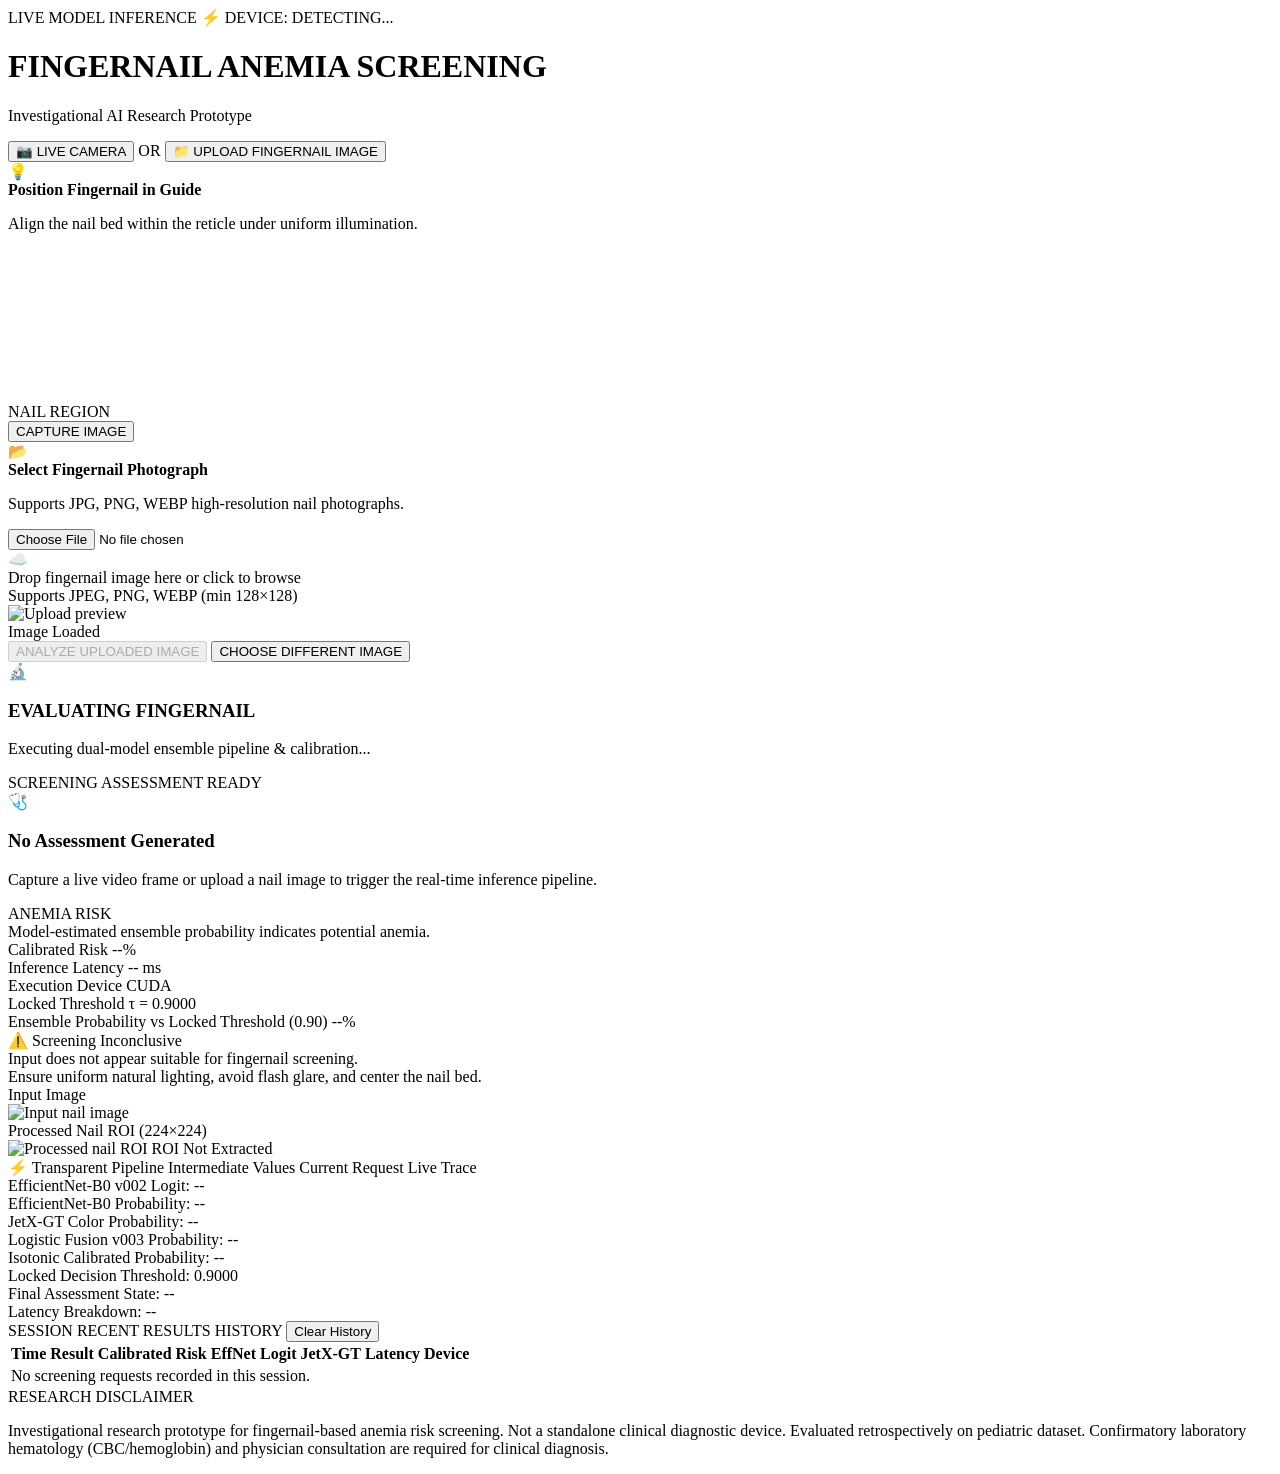
==== index.html @ fb0d65a2 "chore: establish production-ready repository structure" ====
<!DOCTYPE html>
<html lang="en">
<head>
  <meta charset="UTF-8">
  <meta name="viewport" content="width=device-width, initial-scale=1.0, maximum-scale=1.0, user-scalable=no, viewport-fit=cover">
  <meta name="theme-color" content="#0a0e17">
  <meta name="description" content="Fingernail Anemia Screening - Investigational AI Research Prototype.">
  <title>Fingernail Anemia Screening | Live Research Prototype</title>
  
  <!-- Google Fonts: Inter & Outfit -->
  <link rel="preconnect" href="https://fonts.googleapis.com">
  <link rel="preconnect" href="https://fonts.gstatic.com" crossorigin>
  <link href="https://fonts.googleapis.com/css2?family=Inter:wght@300;400;500;600;700&family=Outfit:wght@500;600;700;800&family=JetBrains+Mono:wght@400;500;600&display=swap" rel="stylesheet">
  
  <link rel="stylesheet" href="/static/style.css">
</head>
<body>
  <div class="app-layout">
    
    <!-- Top Header -->
    <header class="app-header">
      <div class="header-badges">
        <span class="badge badge-live">
          <span class="pulse-dot"></span>
          LIVE MODEL INFERENCE
        </span>
        <span class="badge badge-device" id="deviceBadge">
          ⚡ DEVICE: DETECTING...
        </span>
      </div>
      <h1 class="header-title">FINGERNAIL ANEMIA SCREENING</h1>
      <p class="header-subtitle">Investigational AI Research Prototype</p>
    </header>

    <!-- Main Container -->
    <main class="main-content">
      
      <!-- Input Mode Switcher -->
      <div class="input-tabs" role="tablist" aria-label="Input Method">
        <button id="cameraTabBtn" class="tab-btn active" role="tab" aria-selected="true" type="button">
          <span class="tab-icon">📷</span> LIVE CAMERA
        </button>
        <span class="tab-divider">OR</span>
        <button id="uploadTabBtn" class="tab-btn" role="tab" aria-selected="false" type="button">
          <span class="tab-icon">📁</span> UPLOAD FINGERNAIL IMAGE
        </button>
      </div>

      <!-- Left / Right Grid for Desktop; Stack for Mobile -->
      <div class="interactive-grid">
        
        <!-- SECTION A: IMAGE ACQUISITION -->
        <section class="card acquisition-card">
          
          <!-- Tab 1: Live Camera Viewfinder -->
          <div id="cameraViewContainer" class="view-panel active">
            <div class="instruction-box">
              <span class="instruction-icon">💡</span>
              <div>
                <strong>Position Fingernail in Guide</strong>
                <p>Align the nail bed within the reticle under uniform illumination.</p>
              </div>
            </div>

            <div class="camera-viewport">
              <video id="cameraVideo" playsinline autoplay muted aria-label="Camera Video Stream"></video>
              <canvas id="captureCanvas" class="hidden"></canvas>
              
              <!-- Reticle / Guide Box Overlay -->
              <div class="camera-reticle">
                <div class="reticle-box">
                  <div class="reticle-corner tl"></div>
                  <div class="reticle-corner tr"></div>
                  <div class="reticle-corner bl"></div>
                  <div class="reticle-corner br"></div>
                  <div class="reticle-laser"></div>
                  <div class="reticle-caption">NAIL REGION</div>
                </div>
              </div>
            </div>

            <div class="control-actions">
              <button id="captureBtn" class="btn btn-primary btn-capture" type="button">
                <span class="btn-shutter"></span> CAPTURE IMAGE
              </button>
            </div>
          </div>

          <!-- Tab 2: File Upload Zone -->
          <div id="uploadViewContainer" class="view-panel">
            <div class="instruction-box">
              <span class="instruction-icon">📂</span>
              <div>
                <strong>Select Fingernail Photograph</strong>
                <p>Supports JPG, PNG, WEBP high-resolution nail photographs.</p>
              </div>
            </div>

            <input type="file" id="imageFileInput" accept="image/jpeg,image/png,image/webp" class="hidden">
            
            <div id="uploadDropZone" class="upload-dropzone" role="button" tabindex="0">
              <div id="uploadPlaceholder" class="upload-placeholder">
                <div class="upload-cloud-icon">☁️</div>
                <div class="upload-title">Drop fingernail image here or click to browse</div>
                <div class="upload-hint">Supports JPEG, PNG, WEBP (min 128×128)</div>
              </div>
              <div id="uploadPreviewWrapper" class="upload-preview-wrapper hidden">
                <img id="uploadPreviewImg" alt="Upload preview">
                <div class="preview-overlay-tag">Image Loaded</div>
              </div>
            </div>

            <div class="control-actions">
              <button id="analyzeUploadBtn" class="btn btn-primary disabled" disabled type="button">
                ANALYZE UPLOADED IMAGE
              </button>
              <button id="reselectUploadBtn" class="btn btn-secondary hidden" type="button">
                CHOOSE DIFFERENT IMAGE
              </button>
            </div>
          </div>

          <!-- Processing / Scanning State Overlay -->
          <div id="analyzingOverlay" class="analyzing-overlay hidden">
            <div class="scanner-spinner">
              <div class="ring ring-outer"></div>
              <div class="ring ring-inner"></div>
              <div class="scanner-icon">🔬</div>
            </div>
            <h3 class="analyzing-header">EVALUATING FINGERNAIL</h3>
            <p class="analyzing-detail">Executing dual-model ensemble pipeline & calibration...</p>
            <div class="scan-progress-bar">
              <div class="scan-progress-fill"></div>
            </div>
          </div>

        </section>

        <!-- SECTION B: SCREENING RESULT & TRANSPARENT AUDIT -->
        <section class="card result-card">
          
          <div class="card-header-bar">
            <span class="card-header-title">SCREENING ASSESSMENT</span>
            <span class="status-indicator" id="statusPill">READY</span>
          </div>

          <!-- Empty State when no inference run yet -->
          <div id="emptyResultState" class="empty-state">
            <div class="empty-icon">🩺</div>
            <h3>No Assessment Generated</h3>
            <p>Capture a live video frame or upload a nail image to trigger the real-time inference pipeline.</p>
          </div>

          <!-- Active Assessment Result View -->
          <div id="activeResultState" class="active-result-state hidden">
            
            <!-- Result Banner (ANEMIA RISK / NON-ANEMIA / INCONCLUSIVE) -->
            <div id="resultBanner" class="result-banner banner-anemia">
              <div class="banner-state-label" id="bannerStateLabel">ANEMIA RISK</div>
              <div class="banner-subtext" id="bannerSubtext">Model-estimated ensemble probability indicates potential anemia.</div>
            </div>

            <!-- Primary Metrics Bar -->
            <div class="metrics-grid">
              <div class="metric-item">
                <span class="metric-key">Calibrated Risk</span>
                <span class="metric-val highlight" id="metricConfidence">--%</span>
              </div>
              <div class="metric-item">
                <span class="metric-key">Inference Latency</span>
                <span class="metric-val" id="metricLatency">-- ms</span>
              </div>
              <div class="metric-item">
                <span class="metric-key">Execution Device</span>
                <span class="metric-val" id="metricDevice">CUDA</span>
              </div>
              <div class="metric-item">
                <span class="metric-key">Locked Threshold</span>
                <span class="metric-val" id="metricThreshold">&tau; = 0.9000</span>
              </div>
            </div>

            <!-- Probability Confidence Bar -->
            <div id="probBarContainer" class="prob-bar-container">
              <div class="prob-bar-header">
                <span>Ensemble Probability vs Locked Threshold (0.90)</span>
                <span id="probBarNumber">--%</span>
              </div>
              <div class="prob-bar-track">
                <div class="threshold-marker" style="left: 90%;" title="Locked Decision Threshold &tau; = 0.90"></div>
                <div id="probBarFill" class="prob-bar-fill"></div>
              </div>
            </div>

            <!-- Inconclusive Alert Box -->
            <div id="inconclusiveNotice" class="inconclusive-notice hidden">
              <div class="notice-title">⚠️ Screening Inconclusive</div>
              <div id="inconclusiveReasonText" class="notice-body">Input does not appear suitable for fingernail screening.</div>
              <div class="notice-footer">Ensure uniform natural lighting, avoid flash glare, and center the nail bed.</div>
            </div>

            <!-- Live Image Dual Preview (Original vs Cropped ROI) -->
            <div class="image-preview-section">
              <div class="preview-box">
                <div class="preview-title">Input Image</div>
                <div class="preview-img-frame">
                  <img id="displayOriginalImg" alt="Input nail image">
                </div>
              </div>
              <div class="preview-box">
                <div class="preview-title">Processed Nail ROI (224×224)</div>
                <div class="preview-img-frame">
                  <img id="displayRoiImg" alt="Processed nail ROI">
                  <span id="noRoiPlaceholder" class="placeholder-tag hidden">ROI Not Extracted</span>
                </div>
              </div>
            </div>

            <!-- Transparent Inference Values Panel -->
            <div class="transparent-panel">
              <div class="transparent-panel-title">
                <span>⚡ Transparent Pipeline Intermediate Values</span>
                <span class="panel-subtitle">Current Request Live Trace</span>
              </div>
              <div class="intermediate-table">
                <div class="table-row">
                  <span class="row-label">EfficientNet-B0 v002 Logit:</span>
                  <span class="row-value font-mono" id="valEffnetLogit">--</span>
                </div>
                <div class="table-row">
                  <span class="row-label">EfficientNet-B0 Probability:</span>
                  <span class="row-value font-mono" id="valEffnetProb">--</span>
                </div>
                <div class="table-row">
                  <span class="row-label">JetX-GT Color Probability:</span>
                  <span class="row-value font-mono" id="valJetxProb">--</span>
                </div>
                <div class="table-row">
                  <span class="row-label">Logistic Fusion v003 Probability:</span>
                  <span class="row-value font-mono" id="valFusionProb">--</span>
                </div>
                <div class="table-row">
                  <span class="row-label">Isotonic Calibrated Probability:</span>
                  <span class="row-value font-mono highlight-val" id="valCalibratedProb">--</span>
                </div>
                <div class="table-row">
                  <span class="row-label">Locked Decision Threshold:</span>
                  <span class="row-value font-mono" id="valThreshold">0.9000</span>
                </div>
                <div class="table-row">
                  <span class="row-label">Final Assessment State:</span>
                  <span class="row-value font-mono font-bold" id="valFinalState">--</span>
                </div>
                <div class="table-row">
                  <span class="row-label">Latency Breakdown:</span>
                  <span class="row-value font-mono" id="valLatencyBreakdown">--</span>
                </div>
              </div>
            </div>

          </div>

        </section>

      </div>

      <!-- SECTION C: RECENT ASSESSMENT HISTORY -->
      <section class="card history-card">
        <div class="card-header-bar">
          <span class="card-header-title">SESSION RECENT RESULTS HISTORY</span>
          <button id="clearHistoryBtn" class="btn-text" type="button">Clear History</button>
        </div>
        <div class="history-table-wrapper">
          <table class="history-table">
            <thead>
              <tr>
                <th>Time</th>
                <th>Result</th>
                <th>Calibrated Risk</th>
                <th>EffNet Logit</th>
                <th>JetX-GT</th>
                <th>Latency</th>
                <th>Device</th>
              </tr>
            </thead>
            <tbody id="historyTableBody">
              <tr class="empty-history-row">
                <td colspan="7">No screening requests recorded in this session.</td>
              </tr>
            </tbody>
          </table>
        </div>
      </section>

      <!-- Persistent Global Medical Research Disclaimer -->
      <footer class="app-footer">
        <div class="disclaimer-badge">RESEARCH DISCLAIMER</div>
        <p class="disclaimer-text">
          Investigational research prototype for fingernail-based anemia risk screening. Not a standalone clinical diagnostic device.
          Evaluated retrospectively on pediatric dataset. Confirmatory laboratory hematology (CBC/hemoglobin) and physician consultation are required for clinical diagnosis.
        </p>
      </footer>

    </main>

  </div>

  <script src="/static/app.js"></script>
</body>
</html>
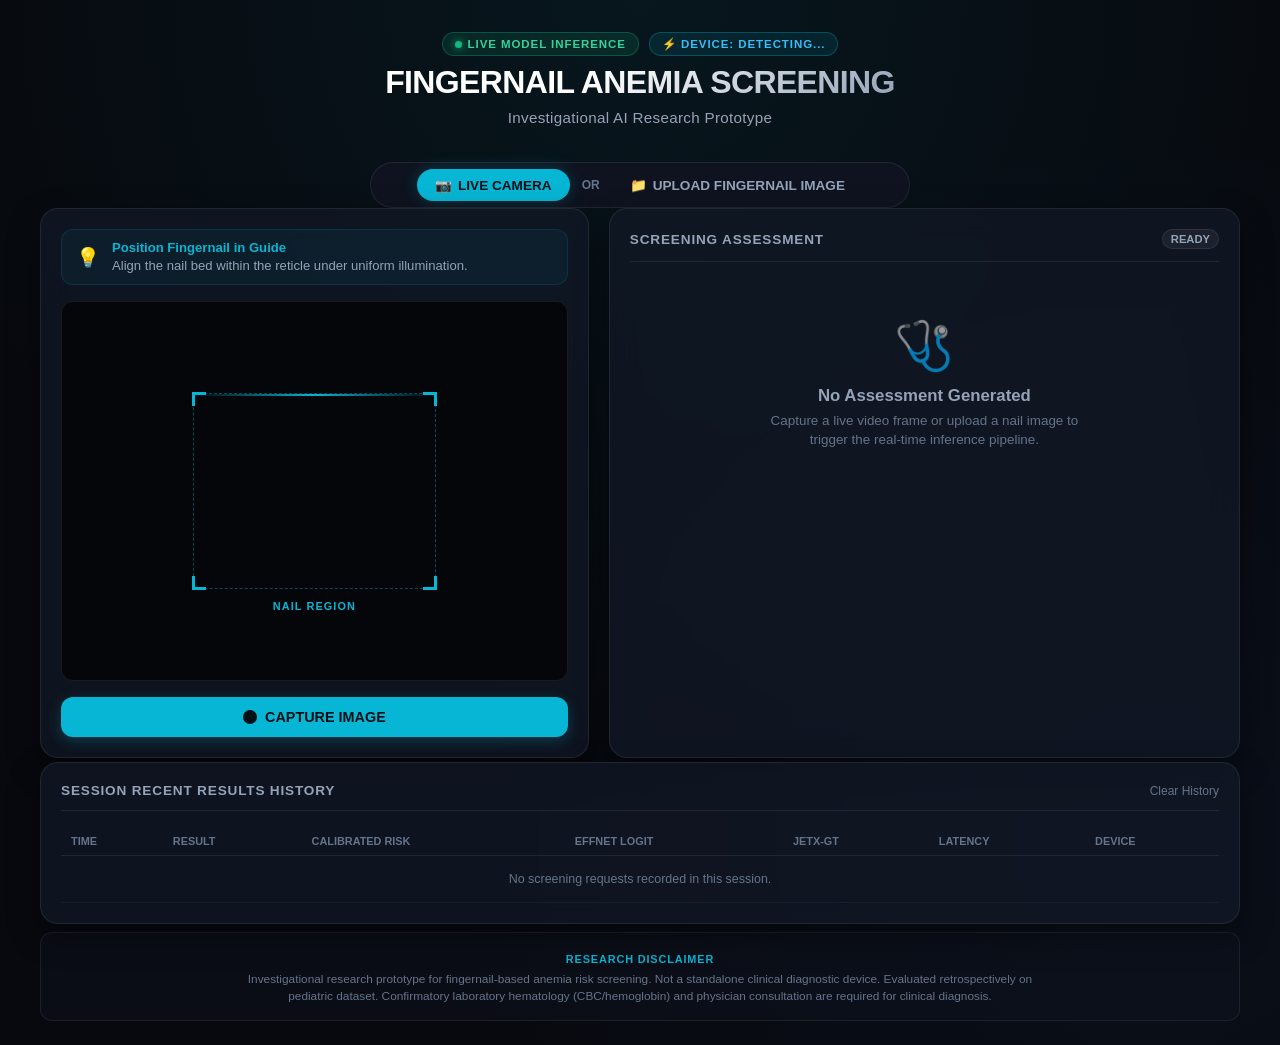
==== commit 899d42a4: "feat(deploy): add GitHub Pages workflow and Render cloud blueprint for live link" ====
--- a/index.html
+++ b/index.html
@@ -12,7 +12,7 @@
   <link rel="preconnect" href="https://fonts.gstatic.com" crossorigin>
   <link href="https://fonts.googleapis.com/css2?family=Inter:wght@300;400;500;600;700&family=Outfit:wght@500;600;700;800&family=JetBrains+Mono:wght@400;500;600&display=swap" rel="stylesheet">
   
-  <link rel="stylesheet" href="/static/style.css">
+  <link rel="stylesheet" href="style.css">
 </head>
 <body>
   <div class="app-layout">
@@ -305,6 +305,6 @@
 
   </div>
 
-  <script src="/static/app.js"></script>
+  <script src="app.js"></script>
 </body>
 </html>
--- a/style.css
+++ b/style.css
@@ -0,0 +1,990 @@
+/* ==========================================================================
+   Fingernail Anemia Screening Prototype - Professional Medical UI Stylesheet
+   ========================================================================== */
+
+:root {
+  --bg-dark: #07090e;
+  --bg-surface: #0e131f;
+  --bg-card: rgba(18, 25, 38, 0.75);
+  --bg-card-hover: rgba(24, 34, 52, 0.85);
+  --border-subtle: rgba(255, 255, 255, 0.08);
+  --border-active: rgba(6, 182, 212, 0.4);
+  
+  --text-main: #f8fafc;
+  --text-muted: #94a3b8;
+  --text-dim: #64748b;
+  
+  --accent-cyan: #06b6d4;
+  --accent-cyan-glow: rgba(6, 182, 212, 0.25);
+  --accent-blue: #3b82f6;
+  
+  /* Clinical Diagnostic Status Colors */
+  --color-anemia: #ef4444;
+  --color-anemia-bg: rgba(239, 68, 68, 0.15);
+  --color-anemia-border: rgba(239, 68, 68, 0.4);
+  
+  --color-non-anemia: #10b981;
+  --color-non-anemia-bg: rgba(16, 185, 129, 0.15);
+  --color-non-anemia-border: rgba(16, 185, 129, 0.4);
+  
+  --color-inconclusive: #f59e0b;
+  --color-inconclusive-bg: rgba(245, 158, 11, 0.15);
+  --color-inconclusive-border: rgba(245, 158, 11, 0.4);
+
+  --radius-sm: 6px;
+  --radius-md: 12px;
+  --radius-lg: 18px;
+  --radius-pill: 9999px;
+
+  --font-sans: 'Inter', -apple-system, BlinkMacSystemFont, 'Segoe UI', Roboto, sans-serif;
+  --font-heading: 'Outfit', var(--font-sans);
+  --font-mono: 'JetBrains Mono', monospace;
+}
+
+* {
+  box-sizing: border-box;
+  margin: 0;
+  padding: 0;
+  -webkit-font-smoothing: antialiased;
+}
+
+body {
+  background-color: var(--bg-dark);
+  background-image: 
+    radial-gradient(circle at 50% 0%, rgba(6, 182, 212, 0.08) 0%, transparent 60%),
+    radial-gradient(circle at 90% 80%, rgba(59, 130, 246, 0.05) 0%, transparent 50%);
+  color: var(--text-main);
+  font-family: var(--font-sans);
+  min-height: 100vh;
+  display: flex;
+  justify-content: center;
+  padding: 24px 16px;
+}
+
+.app-layout {
+  width: 100%;
+  max-width: 1200px;
+  display: flex;
+  flex-direction: column;
+  gap: 20px;
+}
+
+/* Header */
+.app-header {
+  text-align: center;
+  padding: 8px 0 16px;
+  display: flex;
+  flex-direction: column;
+  align-items: center;
+  gap: 8px;
+}
+
+.header-badges {
+  display: flex;
+  gap: 10px;
+  flex-wrap: wrap;
+  justify-content: center;
+}
+
+.badge {
+  display: inline-flex;
+  align-items: center;
+  gap: 6px;
+  padding: 4px 12px;
+  border-radius: var(--radius-pill);
+  font-size: 0.72rem;
+  font-weight: 700;
+  letter-spacing: 0.08em;
+  text-transform: uppercase;
+}
+
+.badge-live {
+  background: rgba(16, 185, 129, 0.12);
+  border: 1px solid rgba(16, 185, 129, 0.3);
+  color: #34d399;
+}
+
+.badge-device {
+  background: rgba(6, 182, 212, 0.1);
+  border: 1px solid rgba(6, 182, 212, 0.3);
+  color: #38bdf8;
+}
+
+.pulse-dot {
+  width: 7px;
+  height: 7px;
+  border-radius: 50%;
+  background-color: #10b981;
+  box-shadow: 0 0 8px #10b981;
+  animation: pulse 2s infinite ease-in-out;
+}
+
+@keyframes pulse {
+  0%, 100% { opacity: 1; transform: scale(1); }
+  50% { opacity: 0.4; transform: scale(0.85); }
+}
+
+.header-title {
+  font-family: var(--font-heading);
+  font-size: 2rem;
+  font-weight: 800;
+  letter-spacing: -0.02em;
+  background: linear-gradient(135deg, #ffffff 40%, #94a3b8 100%);
+  -webkit-background-clip: text;
+  -webkit-text-fill-color: transparent;
+}
+
+.header-subtitle {
+  color: var(--text-muted);
+  font-size: 0.95rem;
+  font-weight: 500;
+  letter-spacing: 0.02em;
+}
+
+/* Tabs */
+.input-tabs {
+  display: flex;
+  align-items: center;
+  justify-content: center;
+  gap: 12px;
+  background: var(--bg-surface);
+  padding: 6px 12px;
+  border-radius: var(--radius-pill);
+  border: 1px solid var(--border-subtle);
+  max-width: 540px;
+  margin: 0 auto;
+}
+
+.tab-btn {
+  background: transparent;
+  border: none;
+  color: var(--text-muted);
+  font-family: var(--font-sans);
+  font-size: 0.85rem;
+  font-weight: 600;
+  padding: 8px 18px;
+  border-radius: var(--radius-pill);
+  cursor: pointer;
+  display: flex;
+  align-items: center;
+  gap: 6px;
+  transition: all 0.2s ease;
+}
+
+.tab-btn:hover {
+  color: var(--text-main);
+  background: rgba(255, 255, 255, 0.05);
+}
+
+.tab-btn.active {
+  background: var(--accent-cyan);
+  color: #041018;
+  font-weight: 700;
+  box-shadow: 0 0 16px var(--accent-cyan-glow);
+}
+
+.tab-divider {
+  font-size: 0.75rem;
+  color: var(--text-dim);
+  font-weight: 700;
+}
+
+/* Interactive Grid */
+.interactive-grid {
+  display: grid;
+  grid-template-columns: 1fr 1.15fr;
+  gap: 20px;
+}
+
+@media (max-width: 900px) {
+  .interactive-grid {
+    grid-template-columns: 1fr;
+  }
+}
+
+/* Card Common */
+.card {
+  background: var(--bg-card);
+  backdrop-filter: blur(16px);
+  -webkit-backdrop-filter: blur(16px);
+  border: 1px solid var(--border-subtle);
+  border-radius: var(--radius-lg);
+  padding: 20px;
+  position: relative;
+  overflow: hidden;
+  box-shadow: 0 12px 32px rgba(0, 0, 0, 0.4);
+}
+
+.card-header-bar {
+  display: flex;
+  justify-content: space-between;
+  align-items: center;
+  margin-bottom: 16px;
+  padding-bottom: 12px;
+  border-bottom: 1px solid var(--border-subtle);
+}
+
+.card-header-title {
+  font-family: var(--font-heading);
+  font-size: 0.85rem;
+  font-weight: 700;
+  letter-spacing: 0.06em;
+  color: var(--text-muted);
+  text-transform: uppercase;
+}
+
+.status-indicator {
+  padding: 3px 8px;
+  border-radius: var(--radius-pill);
+  font-size: 0.7rem;
+  font-weight: 700;
+  background: rgba(255, 255, 255, 0.06);
+  border: 1px solid var(--border-subtle);
+  color: var(--text-muted);
+}
+
+/* Instruction Box */
+.instruction-box {
+  display: flex;
+  gap: 12px;
+  align-items: center;
+  background: rgba(6, 182, 212, 0.06);
+  border: 1px solid rgba(6, 182, 212, 0.15);
+  padding: 10px 14px;
+  border-radius: var(--radius-md);
+  margin-bottom: 16px;
+  font-size: 0.82rem;
+}
+
+.instruction-box strong {
+  display: block;
+  color: var(--accent-cyan);
+  margin-bottom: 2px;
+}
+
+.instruction-box p {
+  color: var(--text-muted);
+  line-height: 1.3;
+}
+
+.instruction-icon {
+  font-size: 1.2rem;
+}
+
+/* Camera Viewport */
+.camera-viewport {
+  position: relative;
+  width: 100%;
+  aspect-ratio: 4 / 3;
+  background: #04060a;
+  border-radius: var(--radius-md);
+  overflow: hidden;
+  border: 1px solid var(--border-subtle);
+}
+
+#cameraVideo {
+  width: 100%;
+  height: 100%;
+  object-fit: cover;
+  display: block;
+}
+
+/* Reticle / Overlay */
+.camera-reticle {
+  position: absolute;
+  top: 0;
+  left: 0;
+  width: 100%;
+  height: 100%;
+  display: flex;
+  justify-content: center;
+  align-items: center;
+  pointer-events: none;
+}
+
+.reticle-box {
+  width: 48%;
+  height: 52%;
+  position: relative;
+  border: 1px dashed rgba(6, 182, 212, 0.4);
+  border-radius: var(--radius-sm);
+}
+
+.reticle-corner {
+  position: absolute;
+  width: 14px;
+  height: 14px;
+  border-color: var(--accent-cyan);
+  border-style: solid;
+}
+
+.reticle-corner.tl { top: -2px; left: -2px; border-width: 3px 0 0 3px; }
+.reticle-corner.tr { top: -2px; right: -2px; border-width: 3px 3px 0 0; }
+.reticle-corner.bl { bottom: -2px; left: -2px; border-width: 0 0 3px 3px; }
+.reticle-corner.br { bottom: -2px; right: -2px; border-width: 0 3px 3px 0; }
+
+.reticle-laser {
+  position: absolute;
+  width: 100%;
+  height: 2px;
+  background: linear-gradient(90deg, transparent, var(--accent-cyan), transparent);
+  top: 0;
+  animation: scanLaser 3s infinite linear;
+}
+
+@keyframes scanLaser {
+  0% { top: 0%; opacity: 0; }
+  15% { opacity: 0.8; }
+  85% { opacity: 0.8; }
+  100% { top: 100%; opacity: 0; }
+}
+
+.reticle-caption {
+  position: absolute;
+  bottom: -24px;
+  width: 100%;
+  text-align: center;
+  font-size: 0.68rem;
+  font-weight: 700;
+  letter-spacing: 0.1em;
+  color: var(--accent-cyan);
+}
+
+/* Upload Dropzone */
+.upload-dropzone {
+  width: 100%;
+  aspect-ratio: 4 / 3;
+  background: rgba(14, 19, 31, 0.7);
+  border: 2px dashed rgba(255, 255, 255, 0.15);
+  border-radius: var(--radius-md);
+  display: flex;
+  justify-content: center;
+  align-items: center;
+  cursor: pointer;
+  transition: all 0.2s ease;
+  overflow: hidden;
+  position: relative;
+}
+
+.upload-dropzone:hover, .upload-dropzone.dragover {
+  border-color: var(--accent-cyan);
+  background: rgba(6, 182, 212, 0.05);
+}
+
+.upload-placeholder {
+  text-align: center;
+  padding: 20px;
+}
+
+.upload-cloud-icon {
+  font-size: 2.5rem;
+  margin-bottom: 8px;
+}
+
+.upload-title {
+  font-weight: 600;
+  font-size: 0.95rem;
+  color: var(--text-main);
+  margin-bottom: 4px;
+}
+
+.upload-hint {
+  font-size: 0.78rem;
+  color: var(--text-dim);
+}
+
+.upload-preview-wrapper {
+  width: 100%;
+  height: 100%;
+  position: relative;
+}
+
+#uploadPreviewImg {
+  width: 100%;
+  height: 100%;
+  object-fit: contain;
+  background: #04060a;
+}
+
+.preview-overlay-tag {
+  position: absolute;
+  bottom: 8px;
+  right: 8px;
+  background: rgba(0, 0, 0, 0.75);
+  color: #38bdf8;
+  font-size: 0.7rem;
+  padding: 3px 8px;
+  border-radius: var(--radius-sm);
+  border: 1px solid var(--border-subtle);
+}
+
+/* Controls */
+.control-actions {
+  margin-top: 16px;
+  display: flex;
+  gap: 10px;
+}
+
+.btn {
+  flex: 1;
+  padding: 12px 18px;
+  border-radius: var(--radius-md);
+  font-family: var(--font-sans);
+  font-size: 0.9rem;
+  font-weight: 700;
+  border: none;
+  cursor: pointer;
+  display: flex;
+  align-items: center;
+  justify-content: center;
+  gap: 8px;
+  transition: all 0.2s ease;
+}
+
+.btn-primary {
+  background: var(--accent-cyan);
+  color: #041018;
+  box-shadow: 0 4px 14px var(--accent-cyan-glow);
+}
+
+.btn-primary:hover:not(:disabled) {
+  background: #22d3ee;
+  transform: translateY(-1px);
+}
+
+.btn-primary:disabled, .btn-primary.disabled {
+  opacity: 0.45;
+  cursor: not-allowed;
+  box-shadow: none;
+}
+
+.btn-secondary {
+  background: rgba(255, 255, 255, 0.08);
+  color: var(--text-main);
+  border: 1px solid var(--border-subtle);
+}
+
+.btn-secondary:hover {
+  background: rgba(255, 255, 255, 0.12);
+}
+
+.btn-text {
+  background: transparent;
+  border: none;
+  color: var(--text-dim);
+  font-size: 0.75rem;
+  cursor: pointer;
+}
+.btn-text:hover {
+  color: var(--text-muted);
+}
+
+.btn-shutter {
+  width: 14px;
+  height: 14px;
+  border-radius: 50%;
+  background: #041018;
+  display: inline-block;
+}
+
+/* View Panels */
+.view-panel {
+  display: none;
+}
+
+.view-panel.active {
+  display: block;
+}
+
+/* Analyzing Overlay */
+.analyzing-overlay {
+  position: absolute;
+  top: 0;
+  left: 0;
+  width: 100%;
+  height: 100%;
+  background: rgba(10, 14, 23, 0.94);
+  backdrop-filter: blur(8px);
+  display: flex;
+  flex-direction: column;
+  align-items: center;
+  justify-content: center;
+  padding: 24px;
+  z-index: 20;
+}
+
+.scanner-spinner {
+  position: relative;
+  width: 64px;
+  height: 64px;
+  margin-bottom: 16px;
+  display: flex;
+  align-items: center;
+  justify-content: center;
+}
+
+.ring {
+  position: absolute;
+  border-radius: 50%;
+  border: 2px solid transparent;
+}
+
+.ring-outer {
+  width: 64px;
+  height: 64px;
+  border-top-color: var(--accent-cyan);
+  border-bottom-color: var(--accent-cyan);
+  animation: spin 1.2s linear infinite;
+}
+
+.ring-inner {
+  width: 44px;
+  height: 44px;
+  border-left-color: #38bdf8;
+  border-right-color: #38bdf8;
+  animation: spinReverse 0.8s linear infinite;
+}
+
+.scanner-icon {
+  font-size: 1.3rem;
+}
+
+@keyframes spin {
+  to { transform: rotate(360deg); }
+}
+
+@keyframes spinReverse {
+  to { transform: rotate(-360deg); }
+}
+
+.analyzing-header {
+  font-family: var(--font-heading);
+  font-size: 1.1rem;
+  font-weight: 700;
+  letter-spacing: 0.05em;
+  margin-bottom: 6px;
+}
+
+.analyzing-detail {
+  color: var(--text-muted);
+  font-size: 0.82rem;
+  margin-bottom: 16px;
+  text-align: center;
+}
+
+.scan-progress-bar {
+  width: 200px;
+  height: 4px;
+  background: rgba(255, 255, 255, 0.1);
+  border-radius: var(--radius-pill);
+  overflow: hidden;
+}
+
+.scan-progress-fill {
+  width: 100%;
+  height: 100%;
+  background: var(--accent-cyan);
+  animation: progressPulse 1.5s infinite ease-in-out;
+}
+
+@keyframes progressPulse {
+  0% { transform: translateX(-100%); }
+  100% { transform: translateX(100%); }
+}
+
+/* Empty State */
+.empty-state {
+  text-align: center;
+  padding: 40px 20px;
+  color: var(--text-dim);
+}
+
+.empty-icon {
+  font-size: 3rem;
+  margin-bottom: 12px;
+  opacity: 0.7;
+}
+
+.empty-state h3 {
+  color: var(--text-muted);
+  font-size: 1.05rem;
+  margin-bottom: 6px;
+}
+
+.empty-state p {
+  font-size: 0.84rem;
+  max-width: 320px;
+  margin: 0 auto;
+  line-height: 1.4;
+}
+
+/* Active Result Section */
+.active-result-state {
+  display: flex;
+  flex-direction: column;
+  gap: 16px;
+}
+
+/* Result Banners */
+.result-banner {
+  padding: 16px 20px;
+  border-radius: var(--radius-md);
+  text-align: center;
+  border: 1px solid;
+}
+
+.banner-state-label {
+  font-family: var(--font-heading);
+  font-size: 1.75rem;
+  font-weight: 900;
+  letter-spacing: 0.02em;
+  margin-bottom: 4px;
+}
+
+.banner-subtext {
+  font-size: 0.85rem;
+  opacity: 0.9;
+  line-height: 1.3;
+}
+
+.banner-anemia {
+  background: var(--color-anemia-bg);
+  border-color: var(--color-anemia-border);
+  color: #fca5a5;
+}
+.banner-anemia .banner-state-label {
+  color: var(--color-anemia);
+}
+
+.banner-non-anemia {
+  background: var(--color-non-anemia-bg);
+  border-color: var(--color-non-anemia-border);
+  color: #86efac;
+}
+.banner-non-anemia .banner-state-label {
+  color: var(--color-non-anemia);
+}
+
+.banner-inconclusive {
+  background: var(--color-inconclusive-bg);
+  border-color: var(--color-inconclusive-border);
+  color: #fde68a;
+}
+.banner-inconclusive .banner-state-label {
+  color: var(--color-inconclusive);
+}
+
+/* Metrics Grid */
+.metrics-grid {
+  display: grid;
+  grid-template-columns: repeat(4, 1fr);
+  gap: 10px;
+}
+
+@media (max-width: 600px) {
+  .metrics-grid {
+    grid-template-columns: repeat(2, 1fr);
+  }
+}
+
+.metric-item {
+  background: rgba(14, 19, 31, 0.6);
+  border: 1px solid var(--border-subtle);
+  border-radius: var(--radius-sm);
+  padding: 10px;
+  display: flex;
+  flex-direction: column;
+  gap: 4px;
+}
+
+.metric-key {
+  font-size: 0.7rem;
+  color: var(--text-dim);
+  font-weight: 600;
+  text-transform: uppercase;
+  letter-spacing: 0.05em;
+}
+
+.metric-val {
+  font-family: var(--font-heading);
+  font-size: 1.05rem;
+  font-weight: 700;
+  color: var(--text-main);
+}
+
+.metric-val.highlight {
+  color: var(--accent-cyan);
+}
+
+/* Probability Bar */
+.prob-bar-container {
+  background: rgba(14, 19, 31, 0.6);
+  border: 1px solid var(--border-subtle);
+  border-radius: var(--radius-md);
+  padding: 12px;
+}
+
+.prob-bar-header {
+  display: flex;
+  justify-content: space-between;
+  font-size: 0.78rem;
+  color: var(--text-muted);
+  margin-bottom: 8px;
+  font-weight: 600;
+}
+
+.prob-bar-track {
+  width: 100%;
+  height: 10px;
+  background: rgba(255, 255, 255, 0.08);
+  border-radius: var(--radius-pill);
+  position: relative;
+  overflow: visible;
+}
+
+.prob-bar-fill {
+  height: 100%;
+  border-radius: var(--radius-pill);
+  background: linear-gradient(90deg, #10b981 0%, #f59e0b 60%, #ef4444 95%);
+  transition: width 0.5s ease-out;
+}
+
+.threshold-marker {
+  position: absolute;
+  top: -4px;
+  width: 2px;
+  height: 18px;
+  background: #ffffff;
+  box-shadow: 0 0 6px #ffffff;
+  z-index: 2;
+}
+
+/* Inconclusive Alert Box */
+.inconclusive-notice {
+  background: var(--color-inconclusive-bg);
+  border: 1px solid var(--color-inconclusive-border);
+  border-radius: var(--radius-md);
+  padding: 14px;
+}
+
+.notice-title {
+  color: var(--color-inconclusive);
+  font-weight: 700;
+  font-size: 0.9rem;
+  margin-bottom: 4px;
+}
+
+.notice-body {
+  font-size: 0.85rem;
+  color: #fde68a;
+  margin-bottom: 6px;
+}
+
+.notice-footer {
+  font-size: 0.75rem;
+  color: var(--text-dim);
+}
+
+/* Image Previews */
+.image-preview-section {
+  display: grid;
+  grid-template-columns: 1fr 1fr;
+  gap: 12px;
+}
+
+.preview-box {
+  background: rgba(14, 19, 31, 0.6);
+  border: 1px solid var(--border-subtle);
+  border-radius: var(--radius-md);
+  padding: 10px;
+  display: flex;
+  flex-direction: column;
+  gap: 6px;
+}
+
+.preview-title {
+  font-size: 0.72rem;
+  color: var(--text-muted);
+  font-weight: 600;
+  text-transform: uppercase;
+}
+
+.preview-img-frame {
+  width: 100%;
+  aspect-ratio: 1 / 1;
+  background: #04060a;
+  border-radius: var(--radius-sm);
+  overflow: hidden;
+  display: flex;
+  align-items: center;
+  justify-content: center;
+  position: relative;
+}
+
+.preview-img-frame img {
+  width: 100%;
+  height: 100%;
+  object-fit: cover;
+}
+
+.placeholder-tag {
+  font-size: 0.72rem;
+  color: var(--text-dim);
+}
+
+/* Transparent Panel */
+.transparent-panel {
+  background: rgba(14, 19, 31, 0.85);
+  border: 1px solid rgba(6, 182, 212, 0.2);
+  border-radius: var(--radius-md);
+  padding: 14px;
+}
+
+.transparent-panel-title {
+  display: flex;
+  justify-content: space-between;
+  align-items: center;
+  font-size: 0.82rem;
+  font-weight: 700;
+  color: var(--accent-cyan);
+  margin-bottom: 10px;
+  padding-bottom: 6px;
+  border-bottom: 1px solid rgba(6, 182, 212, 0.15);
+}
+
+.panel-subtitle {
+  font-size: 0.7rem;
+  color: var(--text-dim);
+  font-weight: 500;
+}
+
+.intermediate-table {
+  display: flex;
+  flex-direction: column;
+  gap: 6px;
+}
+
+.table-row {
+  display: flex;
+  justify-content: space-between;
+  align-items: center;
+  font-size: 0.78rem;
+  padding: 2px 0;
+}
+
+.row-label {
+  color: var(--text-muted);
+}
+
+.row-value {
+  color: var(--text-main);
+}
+
+.font-mono {
+  font-family: var(--font-mono);
+}
+
+.font-bold {
+  font-weight: 700;
+}
+
+.highlight-val {
+  color: var(--accent-cyan);
+  font-weight: 700;
+}
+
+/* History Section */
+.history-card {
+  margin-top: 4px;
+}
+
+.history-table-wrapper {
+  overflow-x: auto;
+}
+
+.history-table {
+  width: 100%;
+  border-collapse: collapse;
+  font-size: 0.78rem;
+  text-align: left;
+}
+
+.history-table th {
+  padding: 8px 10px;
+  color: var(--text-dim);
+  font-weight: 600;
+  text-transform: uppercase;
+  font-size: 0.68rem;
+  border-bottom: 1px solid var(--border-subtle);
+}
+
+.history-table td {
+  padding: 8px 10px;
+  border-bottom: 1px solid rgba(255, 255, 255, 0.04);
+  font-family: var(--font-mono);
+}
+
+.history-tag {
+  display: inline-block;
+  padding: 2px 6px;
+  border-radius: var(--radius-sm);
+  font-weight: 700;
+  font-size: 0.68rem;
+}
+
+.history-tag.anemia {
+  background: var(--color-anemia-bg);
+  color: var(--color-anemia);
+  border: 1px solid var(--color-anemia-border);
+}
+
+.history-tag.non-anemia {
+  background: var(--color-non-anemia-bg);
+  color: var(--color-non-anemia);
+  border: 1px solid var(--color-non-anemia-border);
+}
+
+.history-tag.inconclusive {
+  background: var(--color-inconclusive-bg);
+  color: var(--color-inconclusive);
+  border: 1px solid var(--color-inconclusive-border);
+}
+
+.empty-history-row td {
+  text-align: center;
+  color: var(--text-dim);
+  padding: 16px;
+  font-family: var(--font-sans);
+}
+
+/* Footer Disclaimer */
+.app-footer {
+  text-align: center;
+  padding: 16px;
+  background: rgba(14, 19, 31, 0.5);
+  border: 1px solid var(--border-subtle);
+  border-radius: var(--radius-md);
+  margin-top: 8px;
+}
+
+.disclaimer-badge {
+  display: inline-block;
+  font-size: 0.68rem;
+  font-weight: 800;
+  letter-spacing: 0.08em;
+  color: var(--accent-cyan);
+  margin-bottom: 6px;
+}
+
+.disclaimer-text {
+  font-size: 0.74rem;
+  color: var(--text-dim);
+  line-height: 1.4;
+  max-width: 820px;
+  margin: 0 auto;
+}
+
+/* Utility */
+.hidden {
+  display: none !important;
+}
